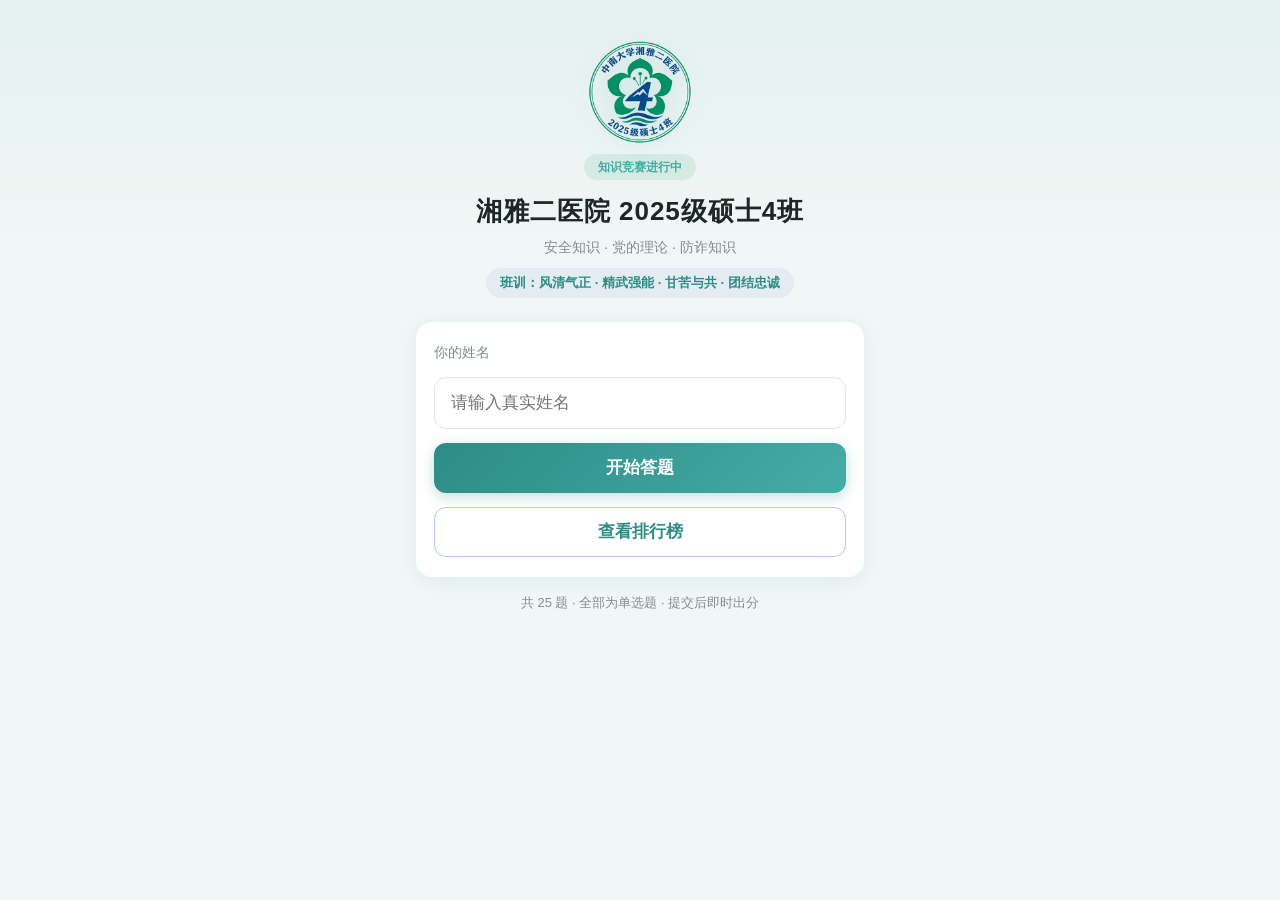
==== quiz.html @ 717396de "Add files via upload" ====
<!DOCTYPE html>
<html lang="zh-CN">
<head>
  <meta charset="UTF-8">
  <meta name="viewport" content="width=device-width, initial-scale=1.0, maximum-scale=1.0, user-scalable=no, viewport-fit=cover">
  <meta name="theme-color" content="#2e8c86">
  <title>知识竞赛 · 2025级硕士4班</title>
  <link rel="stylesheet" href="/css/style.css">
</head>
<body>
  <div class="app">

    <!-- 首页 -->
    <section id="view-home" class="view">
      <div class="hero">
        <img src="/assets/banhui-small.png" alt="班徽" class="hero-emblem">
        <div class="hero-badge">知识竞赛进行中</div>
        <h1>湘雅二医院 2025级硕士4班</h1>
        <p class="hero-sub">安全知识 · 党的理论 · 防诈知识</p>
        <p class="motto">班训：风清气正 · 精武强能 · 甘苦与共 · 团结忠诚</p>
      </div>
      <div class="card">
        <label class="field-label" for="nameInput">你的姓名</label>
        <input id="nameInput" class="field-input" type="text" maxlength="20" placeholder="请输入真实姓名" autocomplete="off">
        <button id="startBtn" class="btn btn-primary btn-block">开始答题</button>
        <a href="/leaderboard.html" class="btn btn-ghost btn-block">查看排行榜</a>
      </div>
      <p class="tips">共 25 题 · 全部为单选题 · 提交后即时出分</p>
    </section>

    <!-- 答题页 -->
    <section id="view-quiz" class="view hidden">
      <div class="quiz-header">
        <div class="progress-wrap">
          <div class="progress-bar" id="progressBar"></div>
        </div>
        <div class="quiz-meta">
          <span id="quizIndex">第 1 / 25 题</span>
          <span id="quizCategory">安全知识</span>
        </div>
      </div>
      <div class="card quiz-card">
        <h2 id="questionText" class="question-text">题目加载中…</h2>
        <div id="optionsWrap" class="options"></div>
      </div>
      <div class="quiz-footer">
        <button id="prevBtn" class="btn btn-ghost">上一题</button>
        <button id="nextBtn" class="btn btn-primary">下一题</button>
      </div>
    </section>

    <!-- 成绩页 -->
    <section id="view-result" class="view hidden">
      <div class="hero">
        <h1>答题完成 🎉</h1>
      </div>
      <div class="card result-card">
        <div class="score-num"><span id="scoreNum">0</span><span class="score-total">/<span id="scoreTotal">25</span></span></div>
        <div class="result-grid">
          <div class="result-item"><span class="result-label">我的排名</span><span class="result-value" id="rankNum">-</span></div>
          <div class="result-item"><span class="result-label">参与人数</span><span class="result-value" id="participantNum">-</span></div>
        </div>
        <a href="/leaderboard.html" class="btn btn-primary btn-block">查看完整排行榜</a>
        <a href="/" id="backHomeBtn" class="btn btn-ghost btn-block">返回官网首页</a>
      </div>
    </section>

  </div>
  <div id="toast" class="toast hidden"></div>
  <script src="/js/app.js"></script>
</body>
</html>
---- css/style.css ----
/* 班级答题平台 - 移动端优先样式 */
:root {
  /* 配色演变自湘雅二医院院徽主色 #44ACA6（湘雅青绿） */
  --primary: #2e8c86;        /* 院徽原色加深，保证按钮对比度 */
  --primary-dark: #206e69;   /* 深湘雅青，用于标题 */
  --green: #44aca6;          /* 院徽原色，用于渐变与点缀 */
  --bg: #f1f7f6;
  --card: #fff;
  --text: #1d2726;           /* 近黑标题色（Apple 式） */
  --text-sub: #828e8d;       /* 中性灰正文辅助色 */
  --border: #dfe9e7;
  --radius: 16px;
  --shadow: 0 4px 20px rgba(46, 140, 134, .1);
}
* { box-sizing: border-box; margin: 0; padding: 0; -webkit-tap-highlight-color: transparent; }
html, body { height: 100%; }
body {
  font-family: -apple-system, "PingFang SC", "Microsoft YaHei", sans-serif;
  background: linear-gradient(180deg, #e4f1ef 0%, var(--bg) 260px);
  color: var(--text);
  line-height: 1.5;
}
.app {
  max-width: 480px;
  margin: 0 auto;
  padding: max(16px, env(safe-area-inset-top)) 16px max(24px, env(safe-area-inset-bottom));
  min-height: 100%;
  display: flex;
  flex-direction: column;
  gap: 16px;
}
.view { display: flex; flex-direction: column; gap: 16px; }
.hidden { display: none !important; }

/* 头部 */
.hero { text-align: center; padding: 24px 8px 8px; }
.hero h1 { font-size: 26px; letter-spacing: 1px; }
.hero-sub { color: var(--text-sub); font-size: 14px; margin-top: 6px; }
.hero-compact { padding-top: 16px; }
.hero-badge {
  display: inline-block;
  font-size: 12px;
  color: var(--green);
  background: rgba(42, 161, 95, .12);
  border-radius: 999px;
  padding: 4px 14px;
  margin-bottom: 12px;
  font-weight: 600;
}
.hero-emblem {
  width: 104px;
  height: 104px;
  display: block;
  margin: 0 auto 10px;
  filter: drop-shadow(0 4px 10px rgba(46, 140, 134, .18));
}
.hero-emblem-sm { width: 72px; height: 72px; margin-bottom: 6px; }
.motto {
  font-size: 13px;
  color: var(--primary);
  background: rgba(27, 90, 166, .07);
  border-radius: 999px;
  display: inline-block;
  padding: 5px 14px;
  margin-top: 10px;
  font-weight: 600;
}

/* 班级小档案 */
.intro-card { gap: 12px; }
.intro-title {
  font-size: 15px;
  font-weight: 700;
  color: var(--primary);
  display: flex;
  align-items: center;
  gap: 8px;
}
.intro-title::before {
  content: "";
  width: 4px;
  height: 16px;
  border-radius: 2px;
  background: linear-gradient(180deg, var(--primary), var(--green));
}
.stat-grid { display: flex; gap: 8px; }
.stat-item {
  flex: 1;
  background: #f4f8fc;
  border-radius: 10px;
  padding: 10px 4px;
  display: flex;
  flex-direction: column;
  align-items: center;
  gap: 2px;
}
.stat-num { font-size: 20px; font-weight: 700; color: var(--primary); line-height: 1.2; }
.stat-label { font-size: 11px; color: var(--text-sub); }
.intro-text { font-size: 13px; color: var(--text-sub); line-height: 1.7; }

/* 卡片 */
.card {
  background: var(--card);
  border-radius: var(--radius);
  box-shadow: var(--shadow);
  padding: 20px 18px;
  display: flex;
  flex-direction: column;
  gap: 14px;
}
.field-label { font-size: 14px; color: var(--text-sub); }
.field-input {
  width: 100%;
  height: 52px;
  border: 1.5px solid var(--border);
  border-radius: 12px;
  padding: 0 16px;
  font-size: 17px;
  outline: none;
  transition: border-color .2s;
}
.field-input:focus { border-color: var(--primary); }

/* 按钮 */
.btn {
  display: flex;
  align-items: center;
  justify-content: center;
  height: 50px;
  border: none;
  border-radius: 12px;
  font-size: 17px;
  font-weight: 600;
  cursor: pointer;
  text-decoration: none;
  user-select: none;
  transition: opacity .15s, transform .1s;
}
.btn:active { transform: scale(.98); }
.btn-primary { background: linear-gradient(135deg, #2e8c86 0%, #44aca6 100%); color: #fff; box-shadow: 0 4px 14px rgba(46,140,134,.28); }
.btn-primary:disabled { opacity: .5; }
.btn-ghost { background: transparent; color: var(--primary); border: 1.5px solid rgba(79,110,247,.4); }
.btn-block { width: 100%; }

/* 答题 */
.quiz-header { display: flex; flex-direction: column; gap: 8px; padding-top: 8px; }
.progress-wrap { height: 8px; background: #e3e7f5; border-radius: 999px; overflow: hidden; }
.progress-bar {
  height: 100%;
  width: 0;
  background: linear-gradient(90deg, var(--primary), var(--green));
  border-radius: 999px;
  transition: width .25s ease;
}
.quiz-meta { display: flex; justify-content: space-between; font-size: 13px; color: var(--text-sub); }
.quiz-card { gap: 18px; }
.question-text { font-size: 19px; font-weight: 600; line-height: 1.6; }
.options { display: flex; flex-direction: column; gap: 12px; }
.option {
  display: flex;
  align-items: center;
  gap: 12px;
  padding: 14px 16px;
  border: 1.5px solid var(--border);
  border-radius: 12px;
  font-size: 16px;
  background: #fafbff;
  cursor: pointer;
  transition: all .15s;
}
.option:active { transform: scale(.99); }
.option-key {
  flex-shrink: 0;
  width: 28px;
  height: 28px;
  border-radius: 50%;
  background: #e9edfb;
  color: var(--primary);
  font-size: 14px;
  font-weight: 700;
  display: flex;
  align-items: center;
  justify-content: center;
}
.option.selected {
  border-color: var(--primary);
  background: rgba(79,110,247,.08);
  color: var(--primary-dark);
  font-weight: 600;
}
.option.selected .option-key { background: var(--primary); color: #fff; }
.quiz-footer { display: flex; gap: 12px; margin-top: auto; padding-top: 4px; }
.quiz-footer .btn { flex: 1; }

/* 成绩 */
.result-card { align-items: center; text-align: center; }
.score-num { font-size: 56px; font-weight: 700; color: var(--primary); line-height: 1; }
.score-total { font-size: 22px; color: var(--text-sub); font-weight: 500; }
.result-grid { width: 100%; display: flex; gap: 12px; }
.result-item {
  flex: 1;
  background: #f6f8fe;
  border-radius: 12px;
  padding: 14px 8px;
  display: flex;
  flex-direction: column;
  gap: 4px;
}
.result-label { font-size: 13px; color: var(--text-sub); }
.result-value { font-size: 22px; font-weight: 700; }

/* 排行榜 */
.board { display: flex; flex-direction: column; gap: 10px; }
.board-loading { text-align: center; color: var(--text-sub); padding: 30px 0; }
.board-row {
  display: flex;
  align-items: center;
  gap: 12px;
  background: var(--card);
  border-radius: 12px;
  padding: 12px 16px;
  box-shadow: var(--shadow);
}
.board-rank {
  width: 34px;
  height: 34px;
  border-radius: 50%;
  background: #eef1fb;
  color: var(--text-sub);
  font-weight: 700;
  font-size: 15px;
  display: flex;
  align-items: center;
  justify-content: center;
  flex-shrink: 0;
}
.board-row.top1 .board-rank { background: #ffd75e; color: #8a5b00; }
.board-row.top2 .board-rank { background: #d8def0; color: #4a5568; }
.board-row.top3 .board-rank { background: #f4c8a8; color: #8a4b1c; }
.board-name {
  flex: 1;
  font-size: 16px;
  font-weight: 600;
  min-width: 0;
  overflow: hidden;
  text-overflow: ellipsis;
  white-space: nowrap;
}
.board-score { font-size: 16px; font-weight: 700; color: var(--primary); }
.board-used { font-size: 12px; color: var(--text-sub); }
.tips { text-align: center; font-size: 13px; color: var(--text-sub); padding-bottom: 12px; }

/* Toast */
.toast {
  position: fixed;
  left: 50%;
  bottom: 80px;
  transform: translateX(-50%);
  background: rgba(31,36,48,.9);
  color: #fff;
  font-size: 14px;
  padding: 10px 20px;
  border-radius: 999px;
  z-index: 99;
  max-width: 80vw;
  text-align: center;
}
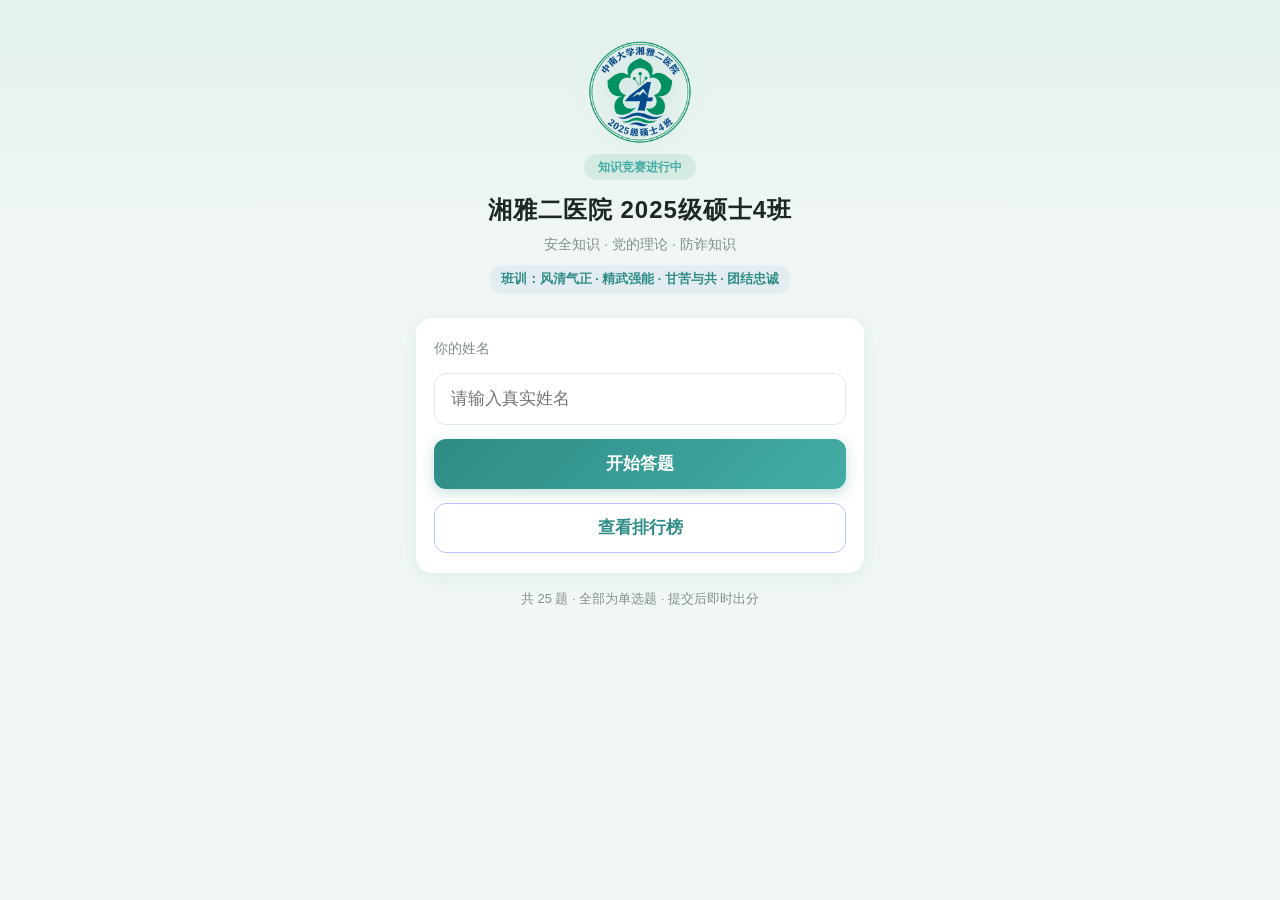
==== commit 54f77a13: "Add files via upload" ====
--- a/quiz.html
+++ b/quiz.html
@@ -5,7 +5,7 @@
   <meta name="viewport" content="width=device-width, initial-scale=1.0, maximum-scale=1.0, user-scalable=no, viewport-fit=cover">
   <meta name="theme-color" content="#2e8c86">
   <title>知识竞赛 · 2025级硕士4班</title>
-  <link rel="stylesheet" href="/css/style.css">
+  <link rel="stylesheet" href="/css/style.css?v=20261119">
 </head>
 <body>
   <div class="app">
--- a/css/style.css
+++ b/css/style.css
@@ -34,7 +34,7 @@
 
 /* 头部 */
 .hero { text-align: center; padding: 24px 8px 8px; }
-.hero h1 { font-size: 26px; letter-spacing: 1px; }
+.hero h1 { font-size: clamp(19px, 5.4vw, 24px); letter-spacing: 1px; white-space: nowrap; }
 .hero-sub { color: var(--text-sub); font-size: 14px; margin-top: 6px; }
 .hero-compact { padding-top: 16px; }
 .hero-badge {
@@ -56,12 +56,13 @@
 }
 .hero-emblem-sm { width: 72px; height: 72px; margin-bottom: 6px; }
 .motto {
-  font-size: 13px;
+  font-size: clamp(10.5px, 3vw, 12.5px);
   color: var(--primary);
   background: rgba(27, 90, 166, .07);
   border-radius: 999px;
   display: inline-block;
-  padding: 5px 14px;
+  white-space: nowrap;
+  padding: 5px 12px;
   margin-top: 10px;
   font-weight: 600;
 }
